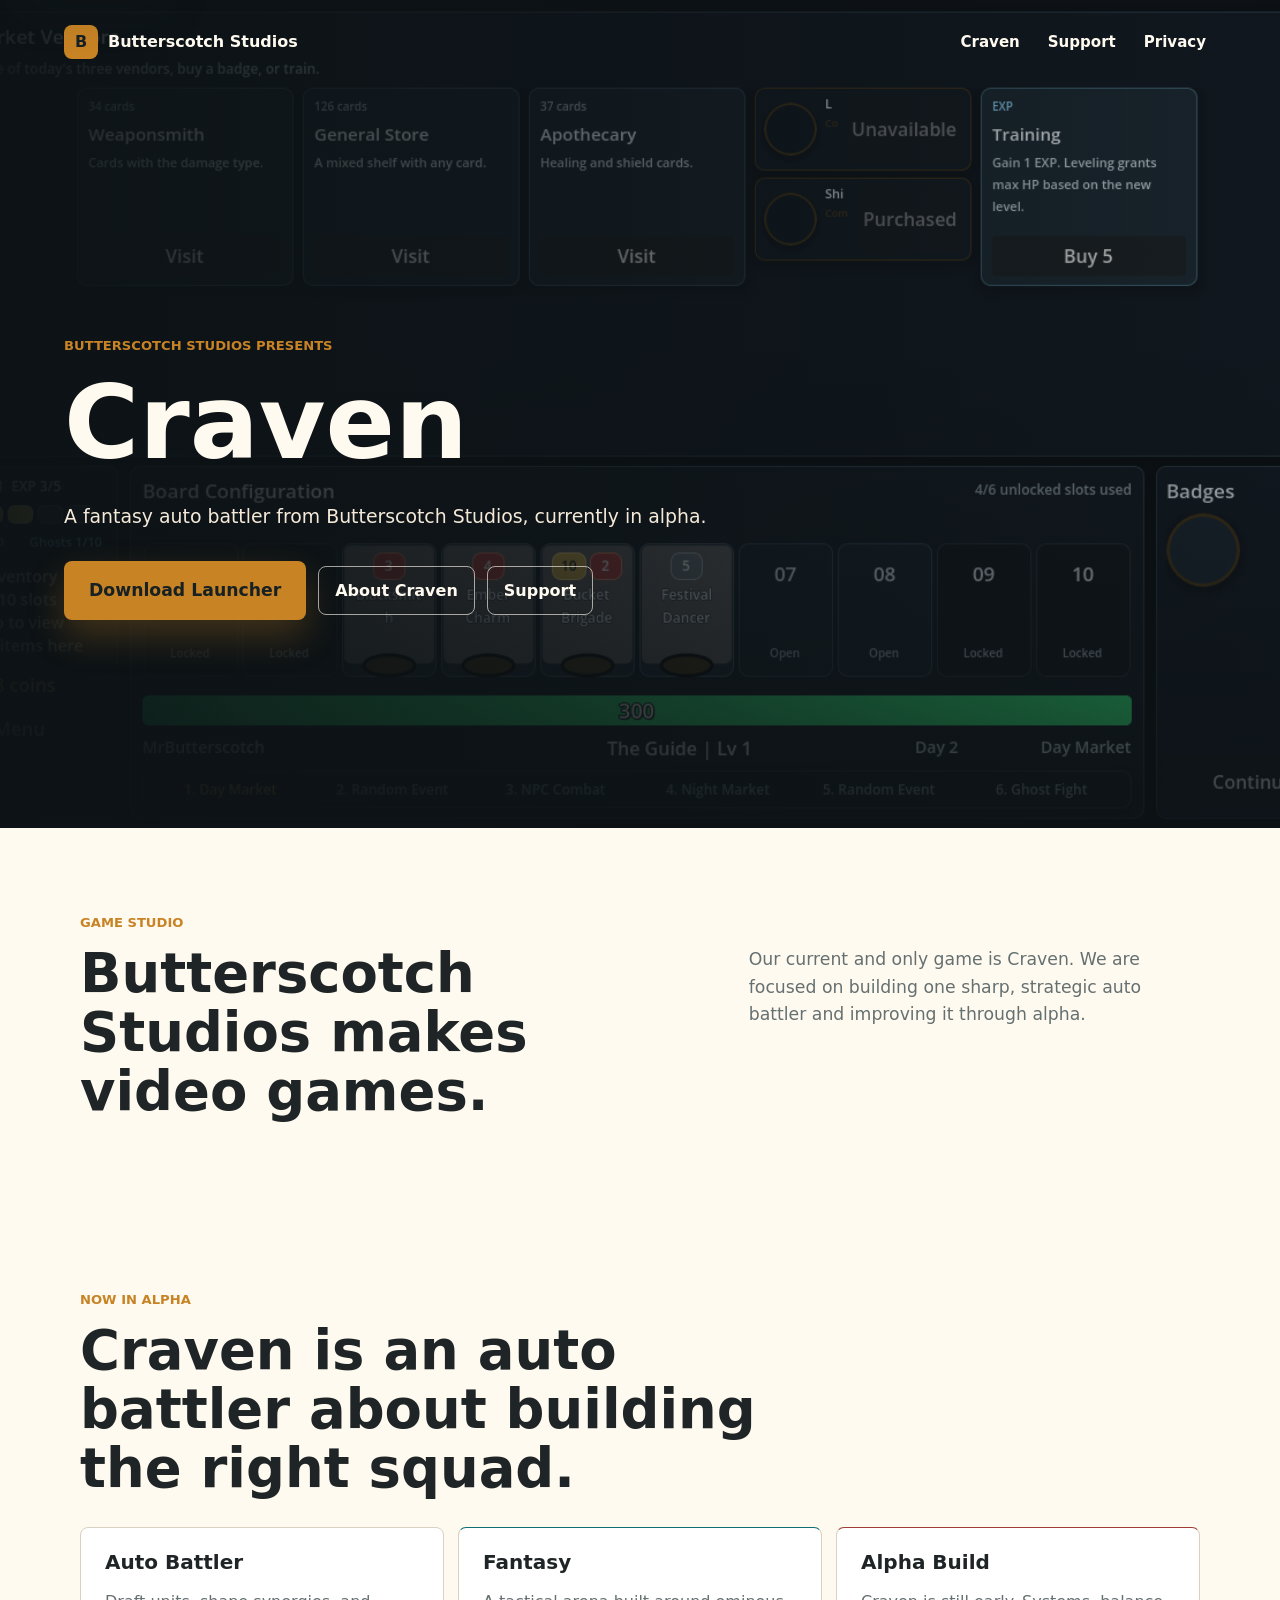
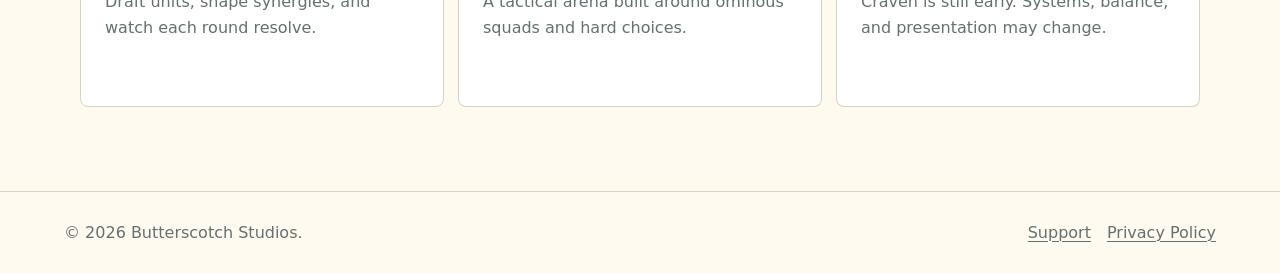
==== index.html @ c51e62e0 "Update homepage download launcher CTA" ====
<!doctype html>
<html lang="en">
  <head>
    <meta charset="utf-8">
    <meta name="viewport" content="width=device-width, initial-scale=1">
    <title>Butterscotch Studios</title>
    <meta
      name="description"
      content="Butterscotch Studios is a game studio making Craven, a fantasy auto battler currently in alpha."
    >
    <meta property="og:title" content="Butterscotch Studios">
    <meta
      property="og:description"
      content="Butterscotch Studios is making Craven, a fantasy auto battler currently in alpha."
    >
    <meta property="og:type" content="website">
    <meta property="og:url" content="https://butterscotchstudios.org/">
    <link rel="canonical" href="https://butterscotchstudios.org/">
    <link rel="stylesheet" href="styles.css">
  </head>
  <body>
    <a class="skip-link" href="#main">Skip to content</a>

    <header class="site-header" aria-label="Primary navigation">
      <a class="brand" href="index.html" aria-label="Butterscotch Studios home">
        <span class="brand-mark" aria-hidden="true">B</span>
        <span>Butterscotch Studios</span>
      </a>
      <nav class="nav-links" aria-label="Main">
        <a href="#craven">Craven</a>
        <a href="support.html">Support</a>
        <a href="privacy.html">Privacy</a>
      </nav>
    </header>

    <main id="main">
      <section class="hero">
        <picture>
          <img
            class="hero-image"
            src="assets/hero-craven-board.png"
            alt="Craven day market and board configuration gameplay screen"
          >
        </picture>
        <div class="hero-overlay" aria-hidden="true"></div>
        <div class="hero-content">
          <p class="eyebrow">Butterscotch Studios presents</p>
          <h1>Craven</h1>
          <p class="hero-copy">
            A fantasy auto battler from Butterscotch Studios, currently
            in alpha.
          </p>
          <div class="hero-actions">
            <a
              class="button primary download-button"
              href="https://github.com/mrbutterscotch/Craven/releases/latest/download/CravenLauncher.exe"
            >
              Download Launcher
            </a>
            <a class="button secondary" href="#craven">About Craven</a>
            <a class="button secondary" href="support.html">Support</a>
          </div>
        </div>
      </section>

      <section class="section intro" aria-labelledby="intro-title">
        <div>
          <p class="eyebrow">Game studio</p>
          <h2 id="intro-title">Butterscotch Studios makes video games.</h2>
        </div>
        <p>
          Our current and only game is Craven. We are focused on building one
          sharp, strategic auto battler and improving it through alpha.
        </p>
      </section>

      <section class="section work" id="craven" aria-labelledby="craven-title">
        <div class="section-heading">
          <p class="eyebrow">Now in alpha</p>
          <h2 id="craven-title">Craven is an auto battler about building the right squad.</h2>
        </div>
        <div class="feature-grid">
          <article class="feature">
            <h3>Auto Battler</h3>
            <p>Draft units, shape synergies, and watch each round resolve.</p>
          </article>
          <article class="feature">
            <h3>Fantasy</h3>
            <p>A tactical arena built around ominous squads and hard choices.</p>
          </article>
          <article class="feature">
            <h3>Alpha Build</h3>
            <p>Craven is still early. Systems, balance, and presentation may change.</p>
          </article>
        </div>
      </section>
    </main>

    <footer class="site-footer">
      <p>&copy; 2026 Butterscotch Studios.</p>
      <div class="footer-links">
        <a href="support.html">Support</a>
        <a href="privacy.html">Privacy Policy</a>
      </div>
    </footer>
  </body>
</html>
---- styles.css ----
:root {
  color-scheme: light;
  --ink: #1f2526;
  --muted: #657071;
  --paper: #fffaf0;
  --surface: #ffffff;
  --line: #d9d1c2;
  --charcoal: #172123;
  --butterscotch: #c88325;
  --butterscotch-dark: #8c5418;
  --teal: #0d6f73;
  --rose: #9e3d35;
  --shadow: 0 18px 45px rgba(31, 37, 38, 0.16);
  font-family:
    Inter, ui-sans-serif, system-ui, -apple-system, BlinkMacSystemFont, "Segoe UI",
    sans-serif;
}

* {
  box-sizing: border-box;
}

html {
  scroll-behavior: smooth;
}

body {
  margin: 0;
  min-width: 320px;
  background: var(--paper);
  color: var(--ink);
  line-height: 1.6;
}

img {
  display: block;
  max-width: 100%;
}

a {
  color: inherit;
  text-decoration-thickness: 0.08em;
  text-underline-offset: 0.18em;
}

a:hover {
  color: var(--butterscotch-dark);
}

.skip-link {
  position: absolute;
  left: 16px;
  top: 16px;
  z-index: 10;
  transform: translateY(-150%);
  border-radius: 4px;
  background: var(--surface);
  color: var(--ink);
  padding: 10px 14px;
  box-shadow: var(--shadow);
}

.skip-link:focus {
  transform: translateY(0);
}

.site-header {
  position: absolute;
  inset: 0 0 auto;
  z-index: 5;
  display: flex;
  align-items: center;
  justify-content: space-between;
  gap: 24px;
  padding: 22px clamp(18px, 5vw, 64px);
  color: #fffaf0;
}

.brand,
.nav-links {
  display: flex;
  align-items: center;
}

.brand {
  gap: 10px;
  font-weight: 800;
  text-decoration: none;
}

.brand-mark {
  display: grid;
  width: 34px;
  height: 34px;
  place-items: center;
  border-radius: 8px;
  background: var(--butterscotch);
  color: var(--charcoal);
  font-size: 1rem;
}

.nav-links {
  gap: 8px;
  flex-wrap: wrap;
  justify-content: flex-end;
}

.nav-links a {
  border-radius: 6px;
  padding: 8px 10px;
  font-size: 0.94rem;
  font-weight: 700;
  text-decoration: none;
}

.nav-links a:hover,
.nav-links a[aria-current="page"] {
  background: rgba(255, 250, 240, 0.16);
  color: #fffaf0;
}

.site-header.light-header {
  color: var(--charcoal);
}

.site-header.light-header .nav-links a:hover,
.site-header.light-header .nav-links a[aria-current="page"] {
  background: rgba(31, 37, 38, 0.08);
  color: var(--charcoal);
}

.hero {
  position: relative;
  min-height: 92vh;
  display: grid;
  align-items: end;
  overflow: hidden;
  background: var(--charcoal);
}

.hero::after {
  content: "";
  display: block;
  height: 42px;
}

.hero-image,
.hero-overlay {
  position: absolute;
  inset: 0;
  width: 100%;
  height: 100%;
}

.hero-image {
  object-fit: cover;
  object-position: center;
}

.hero-overlay {
  background:
    linear-gradient(90deg, rgba(12, 18, 21, 0.92), rgba(12, 18, 21, 0.58) 48%, rgba(12, 18, 21, 0.12)),
    linear-gradient(0deg, rgba(12, 18, 21, 0.76), rgba(12, 18, 21, 0.08) 58%);
}

.hero-content {
  position: relative;
  width: min(760px, calc(100% - 36px));
  margin: 0 clamp(18px, 5vw, 64px) 58px;
  padding-top: 120px;
  color: #fffaf0;
}

.eyebrow {
  margin: 0 0 12px;
  color: var(--butterscotch);
  font-size: 0.82rem;
  font-weight: 800;
  letter-spacing: 0;
  text-transform: uppercase;
}

h1,
h2,
h3,
p {
  overflow-wrap: anywhere;
}

h1,
h2,
h3 {
  margin: 0;
  line-height: 1.08;
}

h1 {
  max-width: 10ch;
  font-size: clamp(3rem, 8vw, 6.6rem);
}

h2 {
  font-size: clamp(2rem, 5vw, 3.4rem);
}

h3 {
  font-size: 1.25rem;
}

.hero-copy {
  max-width: 650px;
  margin: 22px 0 0;
  color: #f5ead9;
  font-size: 1.18rem;
}

.hero-actions {
  display: flex;
  align-items: center;
  gap: 12px;
  flex-wrap: wrap;
}

.hero-actions {
  margin-top: 30px;
}

.button {
  display: inline-flex;
  min-height: 46px;
  align-items: center;
  justify-content: center;
  border: 1px solid transparent;
  border-radius: 8px;
  padding: 11px 16px;
  font-weight: 800;
  text-decoration: none;
}

.button.primary {
  background: var(--butterscotch);
  color: var(--charcoal);
}

.button.primary:hover {
  background: #dda14c;
  color: var(--charcoal);
}

.button.download-button {
  min-height: 58px;
  padding: 15px 24px;
  font-size: 1.08rem;
  box-shadow: 0 16px 36px rgba(200, 131, 37, 0.28);
}

.button.secondary {
  border-color: rgba(255, 250, 240, 0.62);
  color: #fffaf0;
}

.button.secondary:hover {
  background: rgba(255, 250, 240, 0.12);
  color: #fffaf0;
}

.section,
.policy-hero,
.policy-content {
  width: min(1120px, calc(100% - 36px));
  margin-inline: auto;
}

.section {
  padding: 84px 0;
}

.intro {
  display: grid;
  grid-template-columns: minmax(0, 1fr) minmax(260px, 0.72fr);
  gap: 42px;
  align-items: start;
}

.intro p:last-child {
  margin: 34px 0 0;
  color: var(--muted);
  font-size: 1.08rem;
}

.section-heading {
  max-width: 760px;
  margin-bottom: 28px;
}

.feature-grid {
  display: grid;
  grid-template-columns: repeat(3, minmax(0, 1fr));
  gap: 14px;
}

.feature {
  min-height: 180px;
  border: 1px solid var(--line);
  border-radius: 8px;
  background: var(--surface);
  padding: 24px;
}

.feature:nth-child(2) {
  border-top-color: var(--teal);
}

.feature:nth-child(3) {
  border-top-color: var(--rose);
}

.feature p {
  margin: 16px 0 0;
  color: var(--muted);
}

.site-footer {
  display: flex;
  justify-content: space-between;
  gap: 18px;
  flex-wrap: wrap;
  padding: 28px clamp(18px, 5vw, 64px);
  border-top: 1px solid var(--line);
  color: var(--muted);
}

.site-footer p {
  margin: 0;
}

.footer-links {
  display: flex;
  gap: 16px;
  flex-wrap: wrap;
}

.policy-page {
  padding-top: 112px;
}

.policy-hero {
  padding: 64px 0 24px;
}

.policy-hero h1 {
  max-width: none;
  color: var(--charcoal);
  font-size: clamp(2.8rem, 7vw, 5rem);
}

.policy-hero p:last-child {
  max-width: 720px;
  color: var(--muted);
  font-size: 1.08rem;
}

.policy-content {
  max-width: 780px;
  padding: 28px 0 86px;
}

.policy-content h2 {
  margin-top: 36px;
  font-size: 1.45rem;
}

.policy-content p {
  color: var(--muted);
}

@media (max-width: 780px) {
  .site-header {
    position: absolute;
    align-items: flex-start;
    flex-direction: column;
    gap: 14px;
  }

  .nav-links {
    justify-content: flex-start;
  }

  .hero {
    min-height: 94vh;
  }

  .hero-content {
    margin-bottom: 46px;
    padding-top: 170px;
  }

  h1 {
    font-size: 3.8rem;
  }

  .intro,
  .feature-grid {
    grid-template-columns: 1fr;
  }

  .section {
    padding: 62px 0;
  }

  .feature {
    min-height: auto;
  }

}

@media (max-width: 480px) {
  .brand {
    font-size: 0.98rem;
  }

  .brand-mark {
    width: 30px;
    height: 30px;
  }

  .nav-links a {
    padding-inline: 8px;
  }

  h1 {
    font-size: 3rem;
  }

  .hero-copy {
    max-width: 30ch;
    font-size: 1.02rem;
  }

  .button {
    width: 100%;
  }
}
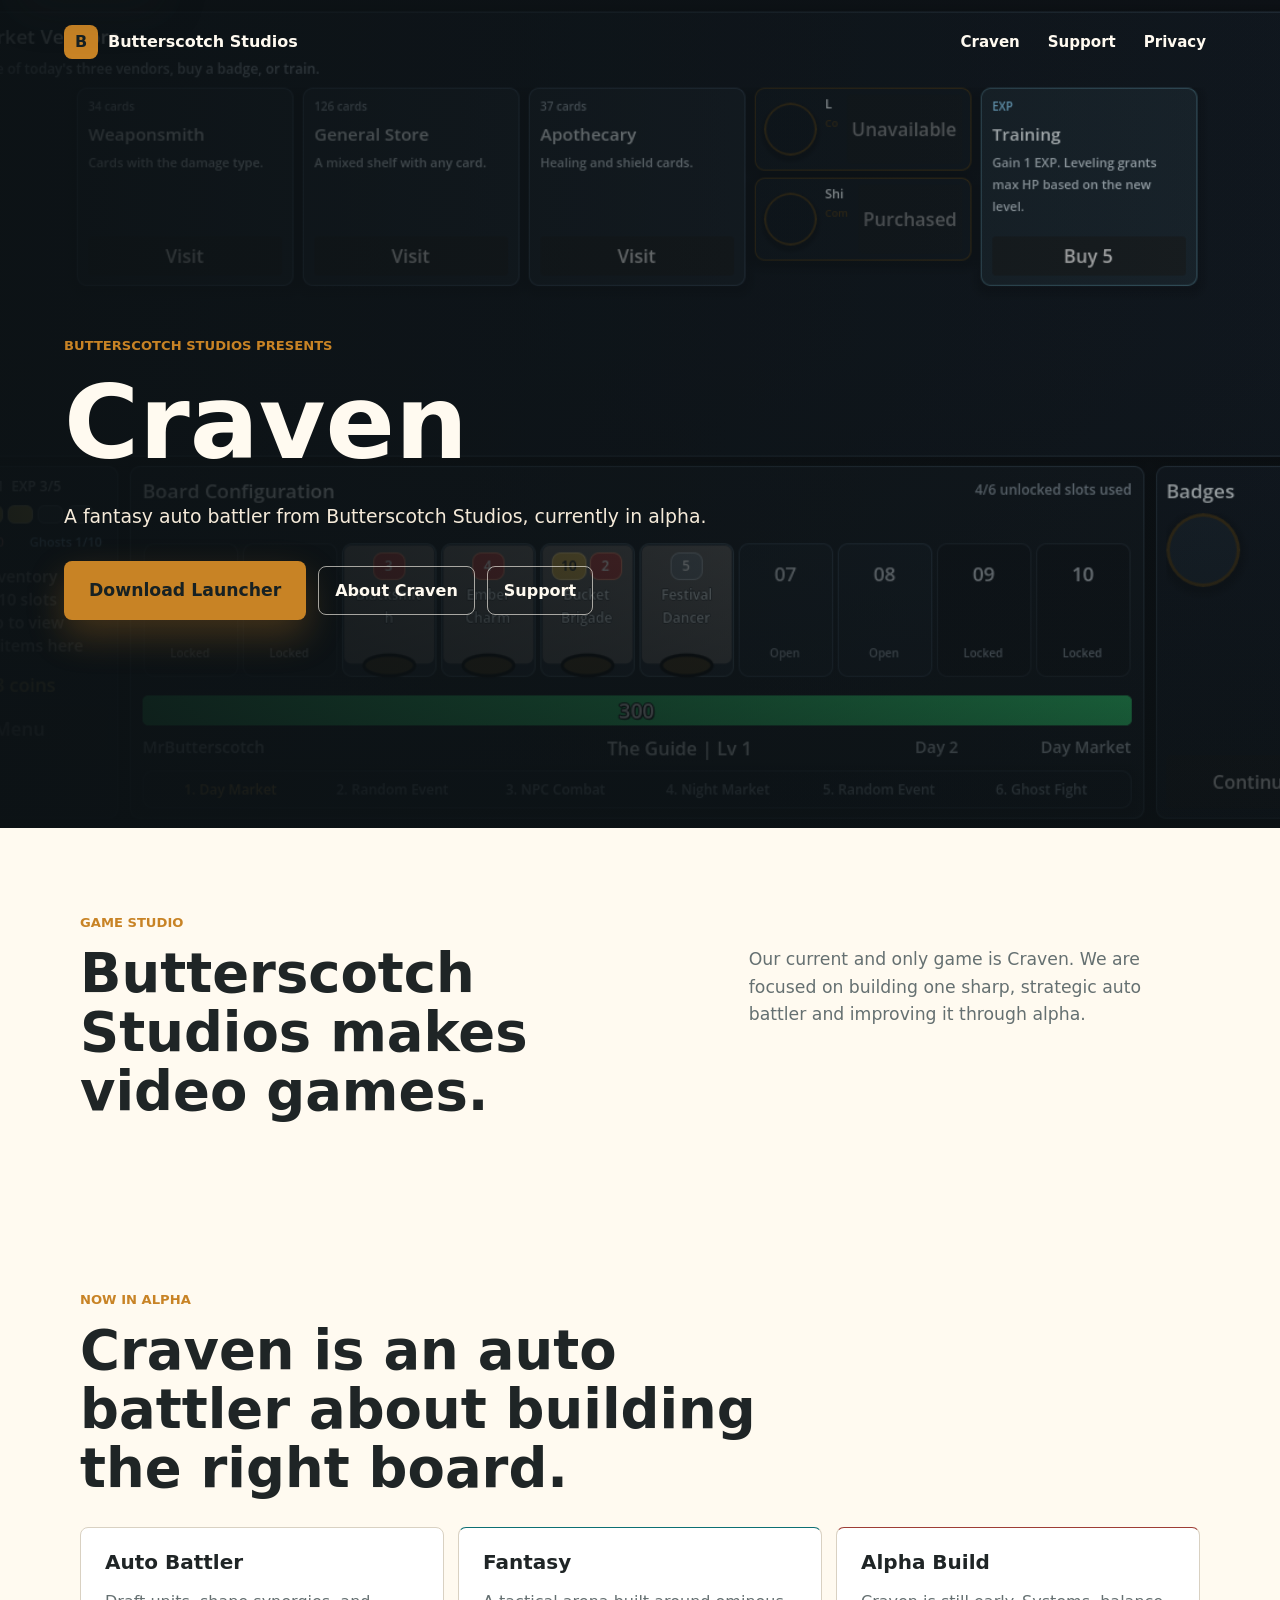
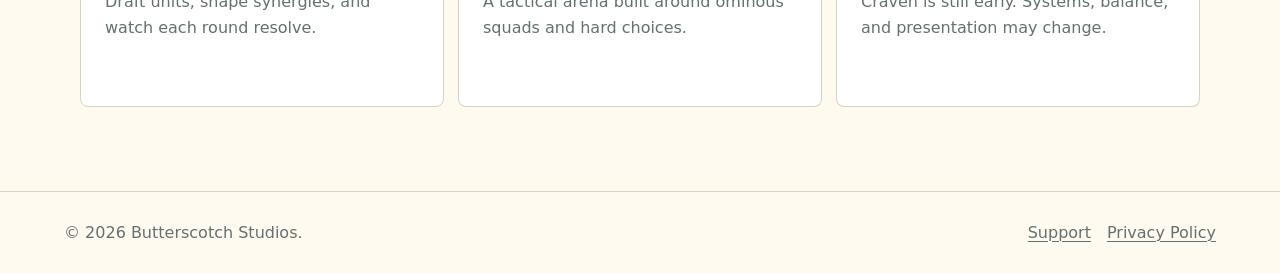
==== commit f0ab89ab: "Update Craven board copy" ====
--- a/index.html
+++ b/index.html
@@ -77,7 +77,7 @@
       <section class="section work" id="craven" aria-labelledby="craven-title">
         <div class="section-heading">
           <p class="eyebrow">Now in alpha</p>
-          <h2 id="craven-title">Craven is an auto battler about building the right squad.</h2>
+          <h2 id="craven-title">Craven is an auto battler about building the right board.</h2>
         </div>
         <div class="feature-grid">
           <article class="feature">
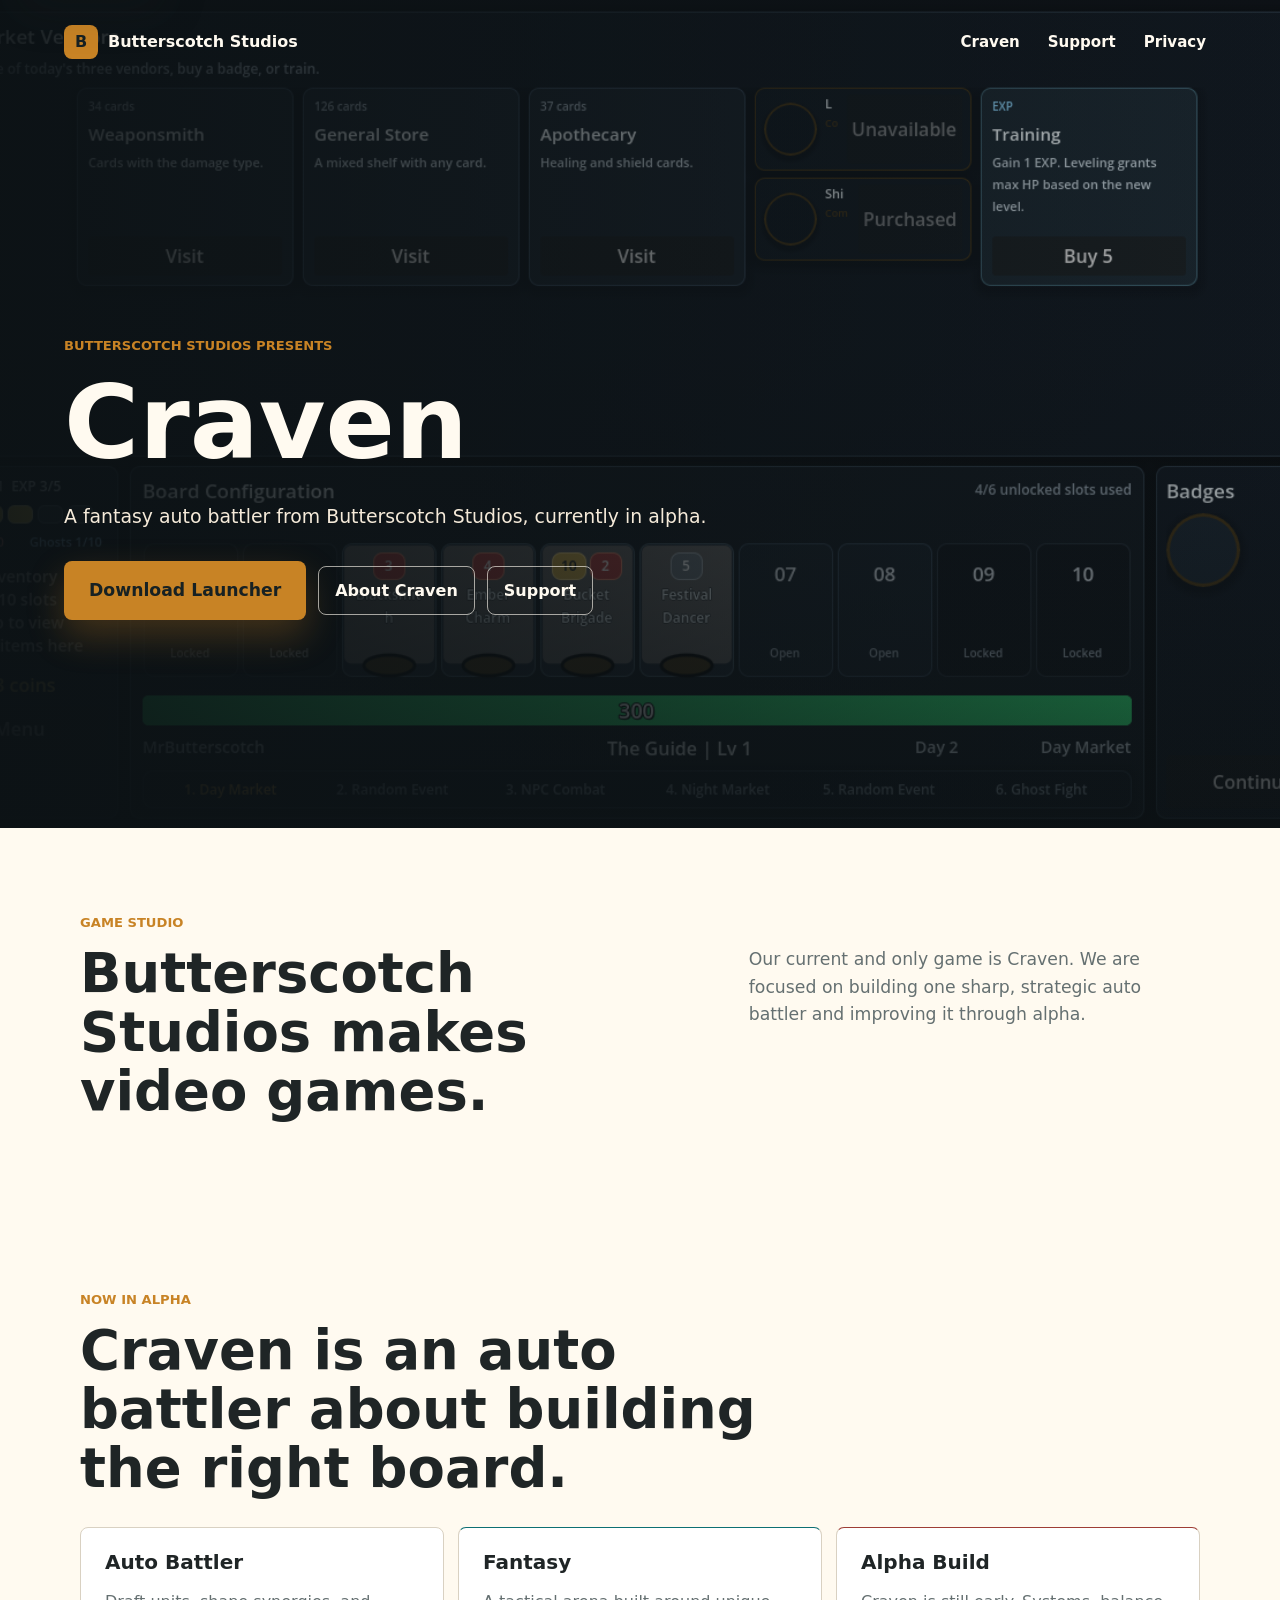
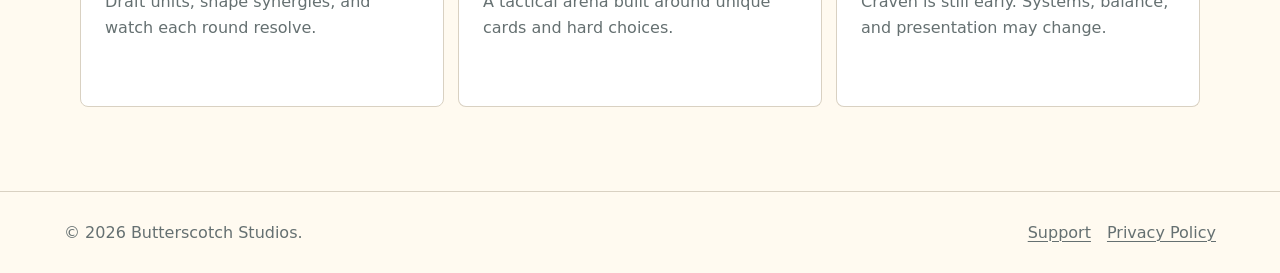
==== commit 1adece52: "Update fantasy feature copy" ====
--- a/index.html
+++ b/index.html
@@ -86,7 +86,7 @@
           </article>
           <article class="feature">
             <h3>Fantasy</h3>
-            <p>A tactical arena built around ominous squads and hard choices.</p>
+            <p>A tactical arena built around unique cards and hard choices.</p>
           </article>
           <article class="feature">
             <h3>Alpha Build</h3>
